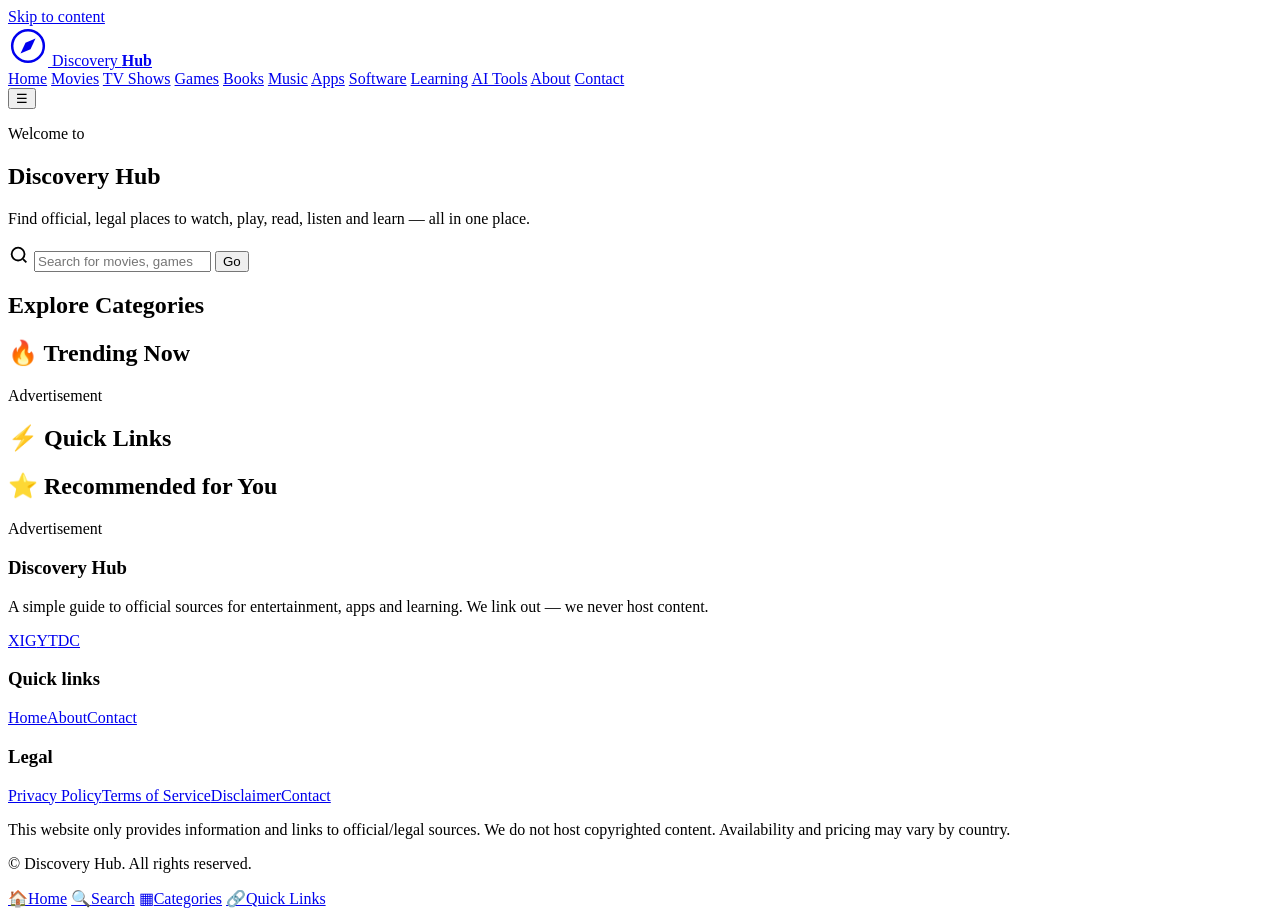
==== index.html @ 9a45dde1 "Add files via upload" ====
<!DOCTYPE html>
<html lang="en">
<head>
<meta charset="UTF-8">
<meta name="viewport" content="width=device-width, initial-scale=1">
<title>Discovery Hub – Find legal places to watch, play, read and learn</title>
<meta name="description" content="Discovery Hub links you to official, legal sources for movies, games, books, music, apps, software, learning and AI tools.">
<link rel="stylesheet" href="css/style.css">
</head>
<body>
<a class="skip" href="#main">Skip to content</a>

<header class="nav">
  <a class="logo" href="index.html" aria-label="Discovery Hub home">
    <svg viewBox="0 0 48 48" width="40" height="40" fill="none" stroke="currentColor" stroke-width="3" aria-hidden="true"><circle cx="24" cy="24" r="19"/><path d="M33 15 27 28l-12 5 6-13z" fill="currentColor" stroke="none"/></svg>
    <span>Discovery <b>Hub</b></span>
  </a>
  <nav id="menu" class="menu" aria-label="Main">
    <a href="index.html" class="active">Home</a>
    <a href="#" data-cat="Movies">Movies</a>
    <a href="#" data-cat="TV Shows">TV Shows</a>
    <a href="#" data-cat="Games">Games</a>
    <a href="#" data-cat="Books">Books</a>
    <a href="#" data-cat="Music">Music</a>
    <a href="#" data-cat="Apps">Apps</a>
    <a href="#" data-cat="Software">Software</a>
    <a href="#" data-cat="Learning">Learning</a>
    <a href="#" data-cat="AI Tools">AI Tools</a>
    <a href="pages/about.html">About</a>
    <a href="pages/contact.html">Contact</a>
  </nav>
  <button id="burger" class="burger" aria-label="Open menu" aria-expanded="false" aria-controls="menu">☰</button>
</header>

<main id="main">
  <section class="hero">
    <div class="hero-text">
      <p class="welcome">Welcome to</p>
      <h1>Discovery <b>Hub</b></h1>
      <p>Find official, legal places to watch, play, read, listen and learn — all in one place.</p>
    </div>
    <form id="searchForm" class="search" role="search">
      <svg viewBox="0 0 24 24" width="22" height="22" fill="none" stroke="currentColor" stroke-width="2" aria-hidden="true"><circle cx="11" cy="11" r="7"/><path d="m20 20-3.5-3.5"/></svg>
      <input id="q" type="search" placeholder="Search for movies, games, books, learning materials, or AI tools…" aria-label="Search">
      <button type="submit" aria-label="Search">Go</button>
    </form>
  </section>

  <section class="filters" aria-label="Filters">
    <div id="catTabs" class="chips" role="tablist" aria-label="Categories"></div>
    <div id="typeFilters" class="chips small" aria-label="Quick filters"></div>
  </section>

  <!-- Results (shown when searching/filtering) -->
  <section id="results" class="block" hidden>
    <div class="block-head"><h2 id="resultsTitle">Results</h2><button id="clearBtn" class="link">Clear filters</button></div>
    <div id="resultsGrid" class="grid"></div>
    <p id="empty" class="empty" hidden>No matches yet. Try a different word, or clear the filters.</p>
  </section>

  <!-- Home sections -->
  <div id="home">
    <section class="block">
      <div class="block-head"><h2>Explore Categories</h2></div>
      <div id="catTiles" class="tiles"></div>
    </section>

    <section class="block">
      <div class="block-head"><h2><span aria-hidden="true">🔥</span> Trending Now</h2></div>
      <div id="trending" class="row"></div>
    </section>

    <div class="ad" aria-label="Advertisement"><span>Advertisement</span></div>

    <section class="block quick">
      <div class="block-head"><h2><span aria-hidden="true">⚡</span> Quick Links</h2></div>
      <div id="quickLinks" class="quick-grid"></div>
    </section>

    <section class="block">
      <div class="block-head"><h2><span aria-hidden="true">⭐</span> Recommended for You</h2></div>
      <div id="recommended" class="row compact"></div>
    </section>

    <div class="ad" aria-label="Advertisement"><span>Advertisement</span></div>
  </div>
</main>

<footer class="footer">
  <div class="foot-grid">
    <div>
      <h3>Discovery Hub</h3>
      <p>A simple guide to official sources for entertainment, apps and learning. We link out — we never host content.</p>
      <p class="social"><a href="#" aria-label="X">X</a><a href="#" aria-label="Instagram">IG</a><a href="#" aria-label="YouTube">YT</a><a href="#" aria-label="Discord">DC</a></p>
    </div>
    <div>
      <h3>Quick links</h3>
      <a href="index.html">Home</a><a href="pages/about.html">About</a><a href="pages/contact.html">Contact</a>
    </div>
    <div>
      <h3>Legal</h3>
      <a href="pages/privacy.html">Privacy Policy</a><a href="pages/terms.html">Terms of Service</a><a href="pages/disclaimer.html">Disclaimer</a><a href="pages/contact.html">Contact</a>
    </div>
  </div>
  <p class="disclaimer">This website only provides information and links to official/legal sources. We do not host copyrighted content. Availability and pricing may vary by country.</p>
  <p class="copy">© <span id="year"></span> Discovery Hub. All rights reserved.</p>
</footer>

<nav class="bottom" aria-label="Mobile">
  <a href="index.html" class="active"><span>🏠</span>Home</a>
  <a href="#" id="bSearch"><span>🔍</span>Search</a>
  <a href="#catTiles" id="bCats"><span>▦</span>Categories</a>
  <a href="#quickLinks"><span>🔗</span>Quick Links</a>
</nav>

<div id="modal" class="modal" hidden>
  <div class="sheet" role="dialog" aria-modal="true" aria-labelledby="mTitle">
    <button id="mClose" class="close" aria-label="Close">✕</button>
    <div id="mThumb" class="thumb big"></div>
    <div class="m-body">
      <div class="m-meta"><span id="mCat" class="badge"></span><span id="mPrice" class="price"></span></div>
      <h2 id="mTitle"></h2>
      <p id="mSource" class="source"></p>
      <p id="mDesc"></p>
      <div id="mTags" class="tags"></div>
      <a id="mLink" class="btn" target="_blank" rel="noopener noreferrer">Visit Official Site</a>
      <p class="note">Please use official sources only. Availability may depend on your country.</p>
    </div>
  </div>
</div>

<script src="js/data.js"></script>
<script src="js/script.js"></script>
</body>
</html>
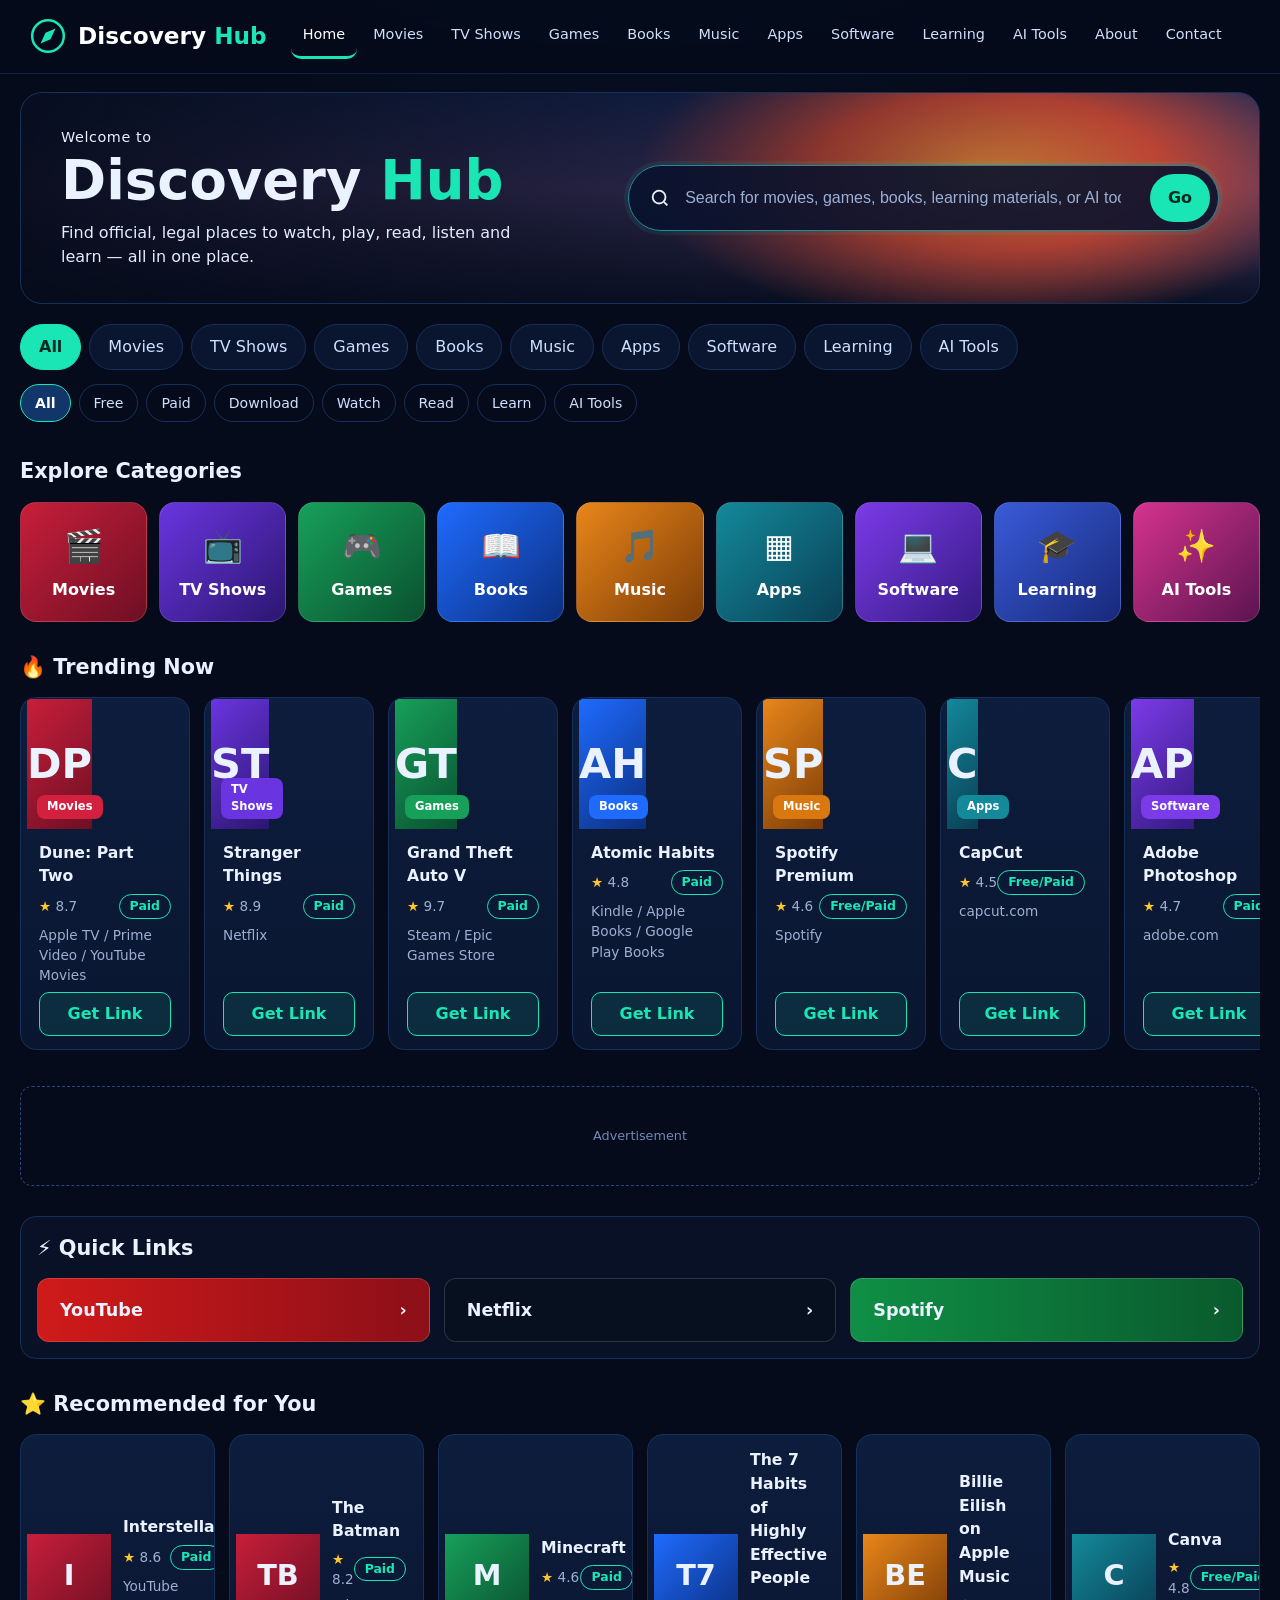
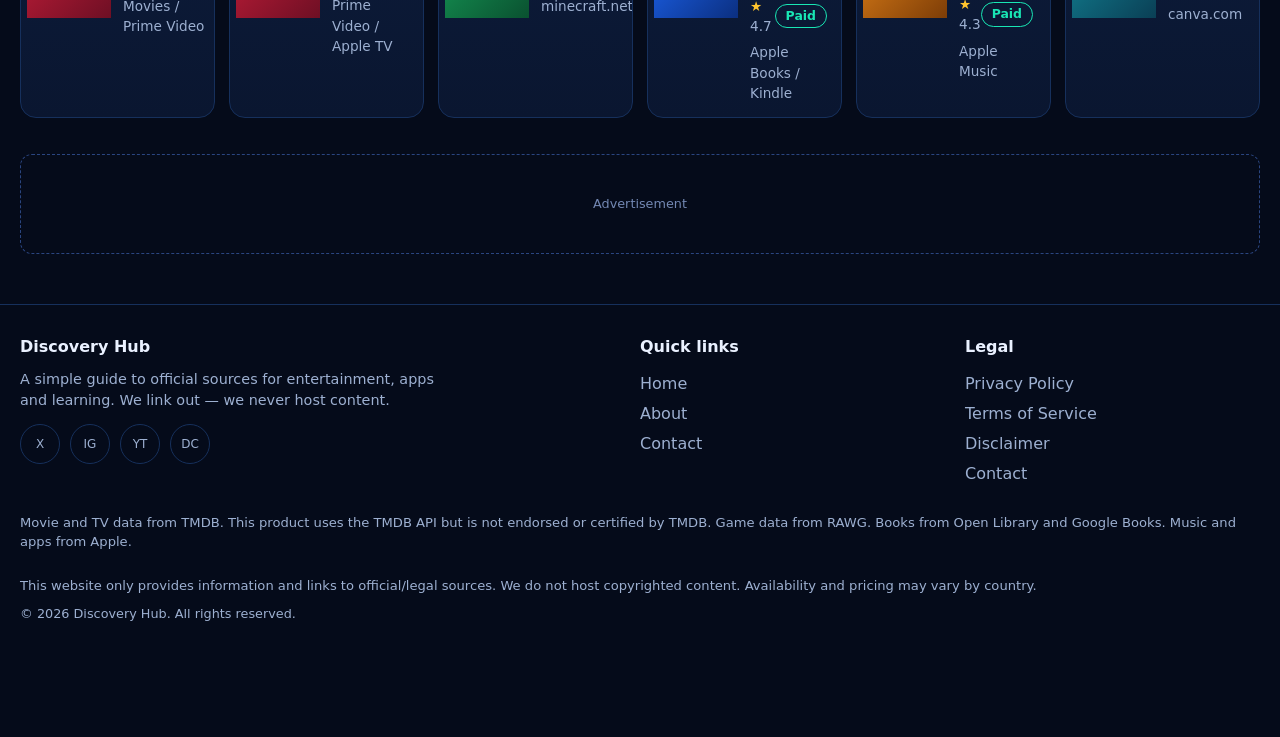
==== commit a2a1a31c: "Add files via upload" ====
--- a/index.html
+++ b/index.html
@@ -102,6 +102,7 @@
       <a href="pages/privacy.html">Privacy Policy</a><a href="pages/terms.html">Terms of Service</a><a href="pages/disclaimer.html">Disclaimer</a><a href="pages/contact.html">Contact</a>
     </div>
   </div>
+  <p class="disclaimer">Movie and TV data from TMDB. This product uses the TMDB API but is not endorsed or certified by TMDB. Game data from RAWG. Books from Open Library and Google Books. Music and apps from Apple.</p>
   <p class="disclaimer">This website only provides information and links to official/legal sources. We do not host copyrighted content. Availability and pricing may vary by country.</p>
   <p class="copy">© <span id="year"></span> Discovery Hub. All rights reserved.</p>
 </footer>
--- a/css/style.css
+++ b/css/style.css
@@ -0,0 +1,159 @@
+:root{
+  --bg:#050b1a; --panel:#0a1630; --panel2:#0d1d3d; --line:#16305c;
+  --text:#eaf1ff; --muted:#9db0d1; --accent:#19e6b4; --accent-ink:#022a22;
+  --r:16px; --font:"Inter","Segoe UI",system-ui,-apple-system,Roboto,Arial,sans-serif;
+}
+*{box-sizing:border-box;margin:0}
+html{scroll-behavior:smooth}
+body{background:radial-gradient(1200px 600px at 50% -10%,#0b1f45 0,var(--bg) 60%);color:var(--text);font-family:var(--font);line-height:1.5;padding-bottom:84px;min-height:100vh}
+a{color:inherit;text-decoration:none}
+button{font:inherit;color:inherit;cursor:pointer}
+:focus-visible{outline:3px solid var(--accent);outline-offset:2px}
+.skip{position:absolute;left:-999px}.skip:focus{left:12px;top:8px;background:var(--accent);color:var(--accent-ink);padding:8px 12px;border-radius:8px;z-index:99}
+[hidden]{display:none!important}
+
+/* Navbar */
+.nav{display:flex;align-items:center;gap:24px;padding:14px 28px;position:sticky;top:0;z-index:30;background:rgba(5,11,26,.88);backdrop-filter:blur(10px);border-bottom:1px solid #0e2146}
+.logo{display:flex;align-items:center;gap:10px;color:var(--accent);font-weight:800;font-size:1.45rem;color:#fff;white-space:nowrap}
+.logo svg{color:var(--accent)}.logo b,h1 b{color:var(--accent)}
+.menu{display:flex;gap:4px;flex:1;overflow-x:auto;scrollbar-width:none}
+.menu a{padding:10px 12px;border-radius:10px;font-size:.9rem;color:#cfe0ff;white-space:nowrap;border-bottom:3px solid transparent}
+.menu a:hover{background:#0f2250}
+.menu a.active{color:#fff;border-bottom-color:var(--accent)}
+.burger{display:none;margin-left:auto;background:var(--panel2);border:1px solid var(--line);border-radius:10px;width:44px;height:44px;font-size:1.3rem}
+
+/* Hero */
+main{max-width:1320px;margin:0 auto;padding:0 20px}
+.hero{margin-top:18px;border:1px solid var(--line);border-radius:22px;padding:34px 40px;display:grid;grid-template-columns:1fr 1.1fr;gap:30px;align-items:center;
+  background:linear-gradient(90deg,rgba(5,11,26,.92) 0,rgba(5,11,26,.55) 45%,rgba(5,11,26,.1) 100%),
+  radial-gradient(500px 220px at 78% 38%,#ff9a3c 0,#e0503a 35%,transparent 70%),
+  linear-gradient(180deg,#1b2b5c 0,#4a3a6b 45%,#0b1226 100%);min-height:210px}
+.welcome{letter-spacing:.04em;font-size:.9rem}
+h1{font-size:clamp(2.2rem,5vw,3.4rem);line-height:1.05;margin:4px 0 12px}
+.hero-text p:last-child{max-width:460px;color:#e3ecff}
+.search{display:flex;align-items:center;gap:10px;background:rgba(7,18,45,.88);border:1.5px solid #1b8c9c;border-radius:999px;padding:8px 8px 8px 20px;box-shadow:0 0 0 4px rgba(25,230,180,.08)}
+.search input{flex:1;min-width:0;background:none;border:0;color:var(--text);font-size:1rem;padding:10px 4px}
+.search input:focus{outline:none}.search:focus-within{border-color:var(--accent)}
+.search input::placeholder{color:#9bb0d6}
+.search button{background:var(--accent);color:var(--accent-ink);border:0;border-radius:999px;min-width:48px;height:48px;font-weight:800;padding:0 18px}
+.search button:hover{filter:brightness(1.1)}
+
+/* Filters */
+.filters{margin-top:20px;display:flex;flex-direction:column;gap:10px}
+.chips{display:flex;gap:8px;overflow-x:auto;padding-bottom:4px;scrollbar-width:none}
+.chip{flex:none;background:var(--panel);border:1px solid var(--line);border-radius:999px;padding:10px 18px;min-height:44px;color:#cfe0ff}
+.chip:hover{border-color:var(--accent)}
+.chip[aria-pressed="true"],.chip[aria-selected="true"]{background:var(--accent);color:var(--accent-ink);border-color:var(--accent);font-weight:700}
+.chips.small .chip{padding:7px 14px;min-height:38px;font-size:.88rem;background:transparent}
+.chips.small .chip[aria-pressed="true"]{background:#12356a;color:#fff;border-color:var(--accent)}
+
+/* Blocks */
+.block{margin-top:30px}
+.block-head{display:flex;justify-content:space-between;align-items:center;margin-bottom:14px}
+h2{font-size:1.3rem}
+.link{background:none;border:0;color:var(--accent);font-size:.9rem;padding:8px}
+.link:hover{text-decoration:underline}
+
+/* Category tiles */
+.tiles{display:grid;grid-template-columns:repeat(9,1fr);gap:12px}
+.tile{border:1px solid rgba(255,255,255,.12);border-radius:var(--r);min-height:120px;display:flex;flex-direction:column;align-items:center;justify-content:center;gap:8px;font-weight:600;color:#fff;transition:transform .15s,box-shadow .15s}
+.tile:hover{transform:translateY(-3px);box-shadow:0 10px 24px rgba(0,0,0,.45)}
+.tile i{font-style:normal;font-size:2rem}
+.g-Movies{background:linear-gradient(135deg,#c81e3a,#6e0f24)}
+.g-TV{background:linear-gradient(135deg,#6a35e0,#2b1670)}
+.g-Games{background:linear-gradient(135deg,#17a05a,#0a5130)}
+.g-Books{background:linear-gradient(135deg,#1f6bff,#0b2f80)}
+.g-Music{background:linear-gradient(135deg,#e8861a,#7d3d07)}
+.g-Apps{background:linear-gradient(135deg,#13899a,#0a3f55)}
+.g-Software{background:linear-gradient(135deg,#7b3be8,#341a82)}
+.g-Learning{background:linear-gradient(135deg,#3a5bd9,#17297a)}
+.g-AI{background:linear-gradient(135deg,#d6338f,#5b1450)}
+
+/* Cards */
+.row{display:grid;grid-auto-flow:column;grid-auto-columns:minmax(170px,1fr);gap:14px;overflow-x:auto;padding-bottom:8px}
+.grid{display:grid;grid-template-columns:repeat(auto-fill,minmax(230px,1fr));gap:16px}
+.card{background:linear-gradient(180deg,var(--panel2),var(--panel));border:1px solid var(--line);border-radius:var(--r);overflow:hidden;display:flex;flex-direction:column;cursor:pointer;transition:transform .15s,border-color .15s,box-shadow .15s;text-align:left}
+.card:hover,.card:focus-visible{transform:translateY(-3px);border-color:var(--accent);box-shadow:0 10px 26px rgba(0,0,0,.5)}
+.thumb{height:130px;display:grid;place-items:center;font-size:2.6rem;font-weight:800;position:relative;background-size:cover}
+.thumb.big{height:190px;font-size:4rem;border-radius:20px 20px 0 0}
+.thumb .badge{position:absolute;left:10px;bottom:10px}
+.badge{display:inline-block;font-size:.72rem;font-weight:700;padding:3px 10px;border-radius:8px;color:#fff;background:#444}
+.b-Movies{background:#d3203f}.b-TV{background:#6a35e0}.b-Games{background:#17a05a}.b-Books{background:#1f6bff}.b-Music{background:#d9780f}.b-Apps{background:#13899a}.b-Software{background:#7b3be8}.b-Learning{background:#3a5bd9}.b-AI{background:#d6338f}
+.c-body{padding:12px;display:flex;flex-direction:column;gap:6px;flex:1}
+.c-title{font-weight:700;font-size:.98rem}
+.c-meta{display:flex;justify-content:space-between;align-items:center;font-size:.85rem;color:var(--muted)}
+.star{color:#ffc42e}
+.price{font-size:.78rem;font-weight:700;border:1px solid var(--accent);color:var(--accent);border-radius:999px;padding:2px 10px}
+.c-desc{font-size:.85rem;color:var(--muted)}
+.tags{display:flex;flex-wrap:wrap;gap:6px}
+.tag{font-size:.75rem;background:#102650;border-radius:8px;padding:3px 8px;color:#bcd0f5}
+.get{margin-top:auto;border:1.5px solid var(--accent);background:rgba(25,230,180,.1);color:var(--accent);border-radius:10px;padding:9px;min-height:42px;text-align:center;font-weight:600}
+.get:hover{background:var(--accent);color:var(--accent-ink)}
+.row .card .c-desc,.row .card .tags{display:none}
+.compact .card{flex-direction:row;align-items:center}
+.compact .thumb{width:84px;height:84px;flex:none;font-size:1.8rem}
+.compact .thumb .badge{display:none}
+.compact .get{display:none}
+
+/* Quick links */
+.quick{border:1px solid var(--line);border-radius:var(--r);padding:16px;background:rgba(10,22,48,.6)}
+.quick-grid{display:grid;grid-template-columns:repeat(3,1fr);gap:14px}
+.ql{display:flex;justify-content:space-between;align-items:center;padding:18px 22px;border-radius:12px;font-weight:700;font-size:1.1rem;border:1px solid rgba(255,255,255,.15);min-height:56px}
+.ql:hover{filter:brightness(1.15)}
+.ql-YouTube{background:linear-gradient(90deg,#d01a1a,#8c0f18)}
+.ql-Netflix{background:#07101f}
+.ql-Spotify{background:linear-gradient(90deg,#0f8f45,#0a5a2d)}
+
+/* Ads */
+.ad{margin:28px 0;min-height:100px;border:1px dashed #2a4580;border-radius:12px;display:grid;place-items:center;color:#7388b3;font-size:.8rem}
+
+.empty{text-align:center;color:var(--muted);padding:40px 0}
+
+/* Modal */
+.modal{position:fixed;inset:0;background:rgba(2,6,16,.78);z-index:60;display:grid;place-items:center;padding:16px;overflow:auto}
+.sheet{background:var(--panel);border:1px solid var(--line);border-radius:22px;max-width:560px;width:100%;position:relative;animation:pop .18s ease-out}
+@keyframes pop{from{transform:scale(.96);opacity:0}to{transform:none;opacity:1}}
+.close{position:absolute;right:12px;top:12px;width:44px;height:44px;border-radius:50%;border:0;background:rgba(0,0,0,.55);z-index:2}
+.m-body{padding:20px;display:flex;flex-direction:column;gap:12px}
+.m-meta{display:flex;gap:10px;align-items:center}
+.source{color:var(--muted)}
+.btn{display:block;text-align:center;background:var(--accent);color:var(--accent-ink);font-weight:800;border-radius:12px;padding:14px}
+.btn:hover{filter:brightness(1.1)}
+.note{font-size:.82rem;color:var(--muted);border-top:1px solid var(--line);padding-top:12px}
+
+/* Footer */
+.footer{max-width:1320px;margin:50px auto 0;padding:30px 20px;border-top:1px solid var(--line)}
+.foot-grid{display:grid;grid-template-columns:2fr 1fr 1fr;gap:30px}
+.footer h3{margin-bottom:10px;font-size:1rem}
+.footer a{display:block;color:var(--muted);padding:3px 0}.footer a:hover{color:var(--accent)}
+.footer p{color:var(--muted);font-size:.9rem;max-width:420px}
+.social{display:flex;gap:10px;margin-top:12px}
+.social a{display:grid;place-items:center;width:40px;height:40px;border:1px solid var(--line);border-radius:50%;font-size:.75rem;padding:0}
+.disclaimer{margin-top:24px;max-width:none!important;font-size:.82rem!important}
+.copy{margin-top:8px;font-size:.8rem!important}
+
+/* Mobile bottom nav */
+.bottom{display:none}
+
+/* Static pages */
+.page{max-width:780px;margin:40px auto;padding:0 20px}
+.page h1{font-size:2rem;margin-bottom:16px}.page h2{margin:22px 0 8px}.page p,.page li{color:#cfe0ff;margin-bottom:10px}
+
+@media(max-width:1100px){.tiles{grid-template-columns:repeat(5,1fr)}.hero{grid-template-columns:1fr}}
+@media(max-width:820px){
+  .burger{display:block}
+  .menu{display:none;position:absolute;left:0;right:0;top:100%;flex-direction:column;background:#050b1a;padding:10px 20px 16px;border-bottom:1px solid var(--line)}
+  .menu.open{display:flex}
+  .nav{padding:12px 16px}
+  .tiles{grid-template-columns:repeat(4,1fr)}
+  .tile{min-height:92px;font-size:.8rem}.tile i{font-size:1.6rem}
+  .hero{padding:22px 18px}
+  .search input{font-size:.9rem}
+  .quick-grid{grid-template-columns:1fr}
+  .foot-grid{grid-template-columns:1fr}
+  .bottom{display:flex;position:fixed;bottom:0;left:0;right:0;z-index:40;background:rgba(5,11,26,.96);border-top:1px solid var(--line);justify-content:space-around;padding:8px 0 12px}
+  .bottom a{display:flex;flex-direction:column;align-items:center;font-size:.75rem;color:var(--muted);min-width:64px;min-height:44px}
+  .bottom a.active{color:var(--accent)}
+}
+@media(max-width:480px){.tiles{grid-template-columns:repeat(3,1fr)}}
+@media(prefers-reduced-motion:reduce){*{transition:none!important;animation:none!important}}
